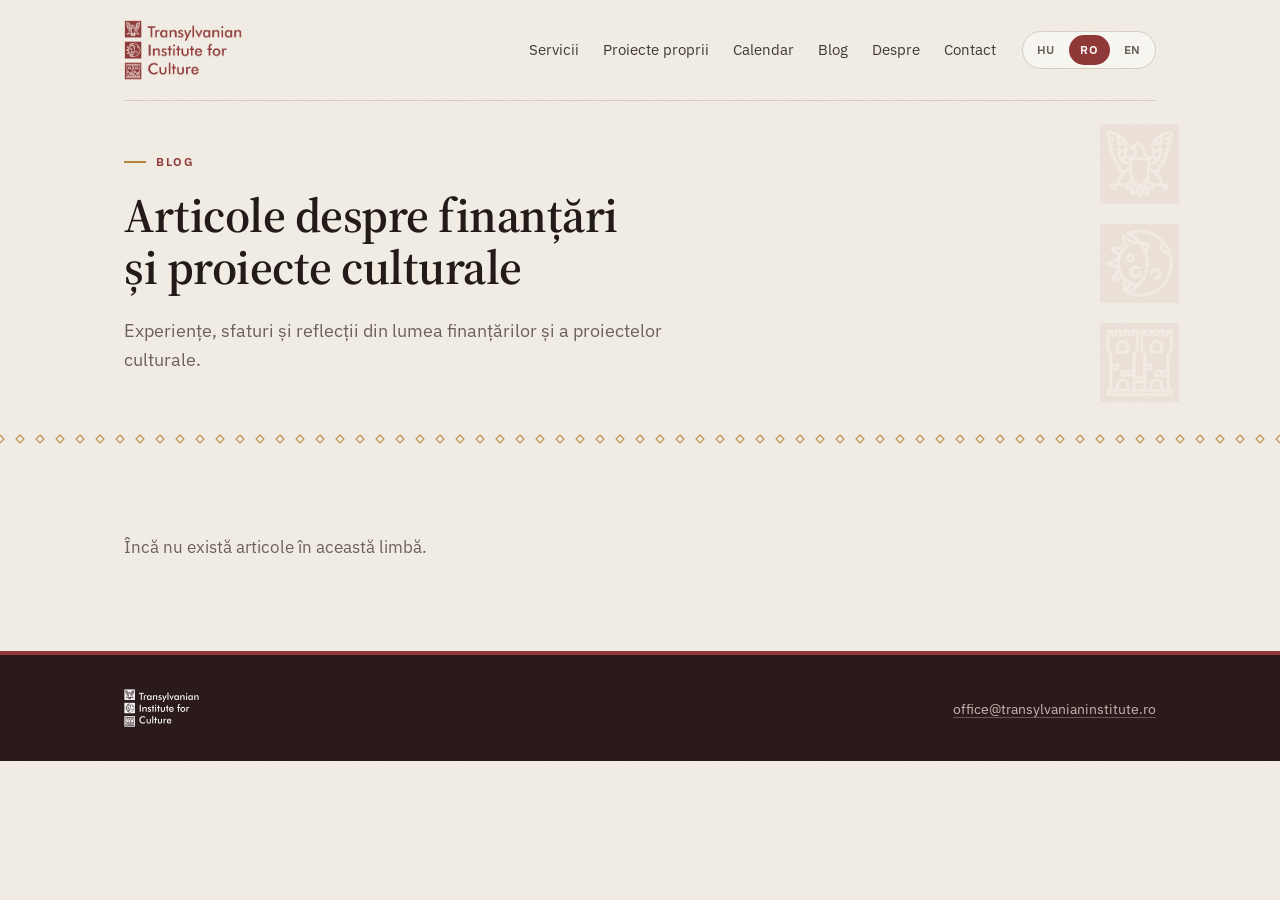
==== blog.html @ 695d1082 "Csak aktív kiírások; blog (generátor, listaoldal, cikkoldalak, Facebook-előnézet) Co-Authored-By: Cl" ====
<!doctype html>
<html lang="ro">
<head>
<meta charset="utf-8">
<meta name="viewport" content="width=device-width, initial-scale=1, viewport-fit=cover">
<meta name="theme-color" content="#F6F1E8">
<title>Blog – Transylvanian Institute for Culture</title>
<meta name="description" content="Articole despre finanțări și proiecte culturale.">
<link rel="canonical" href="https://transylvanianinstitute.ro/blog.html">
<meta property="og:title" content="Blog – Transylvanian Institute for Culture">
<meta property="og:description" content="Articole despre finanțări și proiecte culturale.">
<meta property="og:type" content="website">
<meta property="og:url" content="https://transylvanianinstitute.ro/blog.html">
<meta property="og:image" content="https://transylvanianinstitute.ro/assets/og-default.png">
<meta property="og:locale" content="ro_RO">
<meta name="tic-title-hu" content="Blog – Transylvanian Institute for Culture">
<meta name="tic-title-ro" content="Blog – Transylvanian Institute for Culture">
<meta name="tic-title-en" content="Blog – Transylvanian Institute for Culture">
<link rel="icon" href="data:image/svg+xml,%3Csvg xmlns='http://www.w3.org/2000/svg' viewBox='0 0 32 32'%3E%3Crect width='32' height='32' rx='6' fill='%231E3A78'/%3E%3Ctext x='16' y='22' font-family='Georgia,serif' font-size='16' fill='%23F2CD86' text-anchor='middle'%3ET%3C/text%3E%3C/svg%3E">
<style>html{-webkit-text-size-adjust:100%}body{margin:0}img{max-width:100%}[hidden]{display:none!important}</style>
<link rel="preconnect" href="https://fonts.googleapis.com">
<link rel="preconnect" href="https://fonts.gstatic.com" crossorigin>
<link rel="stylesheet" href="https://fonts.googleapis.com/css2?family=IBM+Plex+Sans:wght@400;500;600&family=Source+Serif+4:opsz,wght@8..60,500;8..60,600&display=swap">
<link rel="stylesheet" href="/assets/site.css">
</head>
<body>
<!-- ======================= HU ======================= -->
<div data-lang="hu" hidden>
<header class="top">
  <div class="wrap">
    <nav aria-label="Fő navigáció">
      <a class="brand" href="/index.html" aria-label="Transylvanian Institute for Culture – kezdőlap"><img class="brand-mark" src="/assets/tic-logo.png" alt="Transylvanian Institute for Culture" width="598" height="303"></a>
      <button type="button" class="nav-toggle" aria-expanded="false"><span></span><span></span><span></span><span class="sr-only">Menü</span></button>
      <div class="navright">
        <div class="links">
          <a href="/index.html#szolgaltatasok">Szolgáltatások</a>
          <a href="/index.html#sajat-projektek">Saját projektek</a>
          <a href="/calendar.html">Pályázati naptár</a>
          <a href="/blog.html" aria-current="page">Blog</a>
          <a href="/index.html#rolunk">Rólunk</a>
          <a href="/index.html#kapcsolat">Kapcsolat</a>
        </div>
        <div class="langs" role="group" aria-label="Nyelvválasztás">
          <button type="button" data-set-lang="hu" aria-pressed="true">HU</button>
          <button type="button" data-set-lang="ro" aria-pressed="false">RO</button>
          <button type="button" data-set-lang="en" aria-pressed="false">EN</button>
        </div>
      </div>
    </nav>
    <div class="hero hero-sm">
      <div class="eyebrow">Blog</div>
      <h1>Írások pályázatokról és kulturális projektekről</h1>
      <p>Tapasztalatok, tanácsok és gondolatok a kulturális pályázatok és projektek világából.</p>
    </div>
  </div>
</header>

<main>
  <section>
    <div class="wrap">
      <div class="posts">
        <p class="calls-empty">Ezen a nyelven még nincs cikk.</p>
      </div>
    </div>
  </section>
</main>
<footer>
  <div class="wrap footer-row">
    <img class="footer-mark" src="/assets/tic-logo-white.png" alt="Transylvanian Institute for Culture" width="598" height="303">
    <a href="mailto:office@transylvanianinstitute.ro">office@transylvanianinstitute.ro</a>
  </div>
</footer>
</div>
<!-- ======================= RO ======================= -->
<div data-lang="ro">
<header class="top">
  <div class="wrap">
    <nav aria-label="Navigare principală">
      <a class="brand" href="/index.html" aria-label="Transylvanian Institute for Culture – pagina principală"><img class="brand-mark" src="/assets/tic-logo.png" alt="Transylvanian Institute for Culture" width="598" height="303"></a>
      <button type="button" class="nav-toggle" aria-expanded="false"><span></span><span></span><span></span><span class="sr-only">Meniu</span></button>
      <div class="navright">
        <div class="links">
          <a href="/index.html#servicii">Servicii</a>
          <a href="/index.html#proiecte-proprii">Proiecte proprii</a>
          <a href="/calendar.html">Calendar</a>
          <a href="/blog.html" aria-current="page">Blog</a>
          <a href="/index.html#despre">Despre</a>
          <a href="/index.html#contact">Contact</a>
        </div>
        <div class="langs" role="group" aria-label="Alegerea limbii">
          <button type="button" data-set-lang="hu" aria-pressed="false">HU</button>
          <button type="button" data-set-lang="ro" aria-pressed="true">RO</button>
          <button type="button" data-set-lang="en" aria-pressed="false">EN</button>
        </div>
      </div>
    </nav>
    <div class="hero hero-sm">
      <div class="eyebrow">Blog</div>
      <h1>Articole despre finanțări și proiecte culturale</h1>
      <p>Experiențe, sfaturi și reflecții din lumea finanțărilor și a proiectelor culturale.</p>
    </div>
  </div>
</header>

<main>
  <section>
    <div class="wrap">
      <div class="posts">
        <p class="calls-empty">Încă nu există articole în această limbă.</p>
      </div>
    </div>
  </section>
</main>
<footer>
  <div class="wrap footer-row">
    <img class="footer-mark" src="/assets/tic-logo-white.png" alt="Transylvanian Institute for Culture" width="598" height="303">
    <a href="mailto:office@transylvanianinstitute.ro">office@transylvanianinstitute.ro</a>
  </div>
</footer>
</div>
<!-- ======================= EN ======================= -->
<div data-lang="en" hidden>
<header class="top">
  <div class="wrap">
    <nav aria-label="Main navigation">
      <a class="brand" href="/index.html" aria-label="Transylvanian Institute for Culture – home"><img class="brand-mark" src="/assets/tic-logo.png" alt="Transylvanian Institute for Culture" width="598" height="303"></a>
      <button type="button" class="nav-toggle" aria-expanded="false"><span></span><span></span><span></span><span class="sr-only">Menu</span></button>
      <div class="navright">
        <div class="links">
          <a href="/index.html#services">Services</a>
          <a href="/index.html#own-projects">Own projects</a>
          <a href="/calendar.html">Funding calendar</a>
          <a href="/blog.html" aria-current="page">Blog</a>
          <a href="/index.html#about">About</a>
          <a href="/index.html#contact-en">Contact</a>
        </div>
        <div class="langs" role="group" aria-label="Language">
          <button type="button" data-set-lang="hu" aria-pressed="false">HU</button>
          <button type="button" data-set-lang="ro" aria-pressed="false">RO</button>
          <button type="button" data-set-lang="en" aria-pressed="true">EN</button>
        </div>
      </div>
    </nav>
    <div class="hero hero-sm">
      <div class="eyebrow">Blog</div>
      <h1>Notes on cultural funding and projects</h1>
      <p>Experience, advice and reflections from the world of cultural grants and projects.</p>
    </div>
  </div>
</header>

<main>
  <section>
    <div class="wrap">
      <div class="posts">
        <p class="calls-empty">There are no articles in this language yet.</p>
      </div>
    </div>
  </section>
</main>
<footer>
  <div class="wrap footer-row">
    <img class="footer-mark" src="/assets/tic-logo-white.png" alt="Transylvanian Institute for Culture" width="598" height="303">
    <a href="mailto:office@transylvanianinstitute.ro">office@transylvanianinstitute.ro</a>
  </div>
</footer>
</div>
<script src="/assets/site.js" defer></script>
</body>
</html>
---- assets/site.css ----
:root{
  --paper:#F6F1E8;
  --paper-2:#EDE6D8;
  --cream:#FCFAF5;
  --ink:#241C1B;
  --muted:#6E635D;
  --line:#DDD3C3;
  --brick:#923A39;
  --brick-deep:#6F2B2B;
  --brick-soft:#F3E4E1;
  --wine:#2C1B1D;
  --wine-2:#3A262A;
  --on-wine:#F3ECE2;
  --on-wine-muted:#C9B9B0;
  --gold:#B8893C;
  --gold-soft:#F5EAD2;
  --fill-bg:#F5EAD2;
  --fill-ink:#6E4E14;
  --ok-bg:#E6EFE3;
  --ok-ink:#2F6237;
  --ok-line:#A9C7A6;
  --serif:"Source Serif 4",Georgia,"Times New Roman",serif;
  --sans:"IBM Plex Sans",system-ui,-apple-system,"Segoe UI",Roboto,sans-serif;
  --bg:var(--paper);
  --surface:var(--cream);
  --indigo:var(--brick);
  --indigo-soft:var(--brick-soft);
}
*{box-sizing:border-box}
body{background:var(--paper);color:var(--ink);font-family:var(--sans);font-size:17px;line-height:1.6;position:relative}
body::before{content:"";position:fixed;inset:0;pointer-events:none;z-index:9999;opacity:.11;
  background-image:url("data:image/svg+xml,%3Csvg%20xmlns%3D%22http%3A%2F%2Fwww.w3.org%2F2000%2Fsvg%22%20width%3D%22180%22%20height%3D%22180%22%3E%3Cfilter%20id%3D%22n%22%3E%3CfeTurbulence%20type%3D%22fractalNoise%22%20baseFrequency%3D%220.85%22%20numOctaves%3D%222%22%20stitchTiles%3D%22stitch%22%2F%3E%3CfeColorMatrix%20type%3D%22matrix%22%20values%3D%220%200%200%200%200%20%200%200%200%200%200%20%200%200%200%200%200%20%200%200%200%200.35%200%22%2F%3E%3C%2Ffilter%3E%3Crect%20width%3D%22100%25%22%20height%3D%22100%25%22%20filter%3D%22url(%23n)%22%2F%3E%3C%2Fsvg%3E");
  background-size:180px 180px}
.wrap{max-width:1080px;margin:0 auto;padding-inline:24px}
a{color:inherit}
a:focus-visible,.btn:focus-visible,.langs button:focus-visible,.nav-toggle:focus-visible{outline:3px solid var(--gold);outline-offset:3px;border-radius:4px}
h1,h2,h3{font-family:var(--serif);font-weight:600;line-height:1.15;text-wrap:balance;margin:0;letter-spacing:-.01em}
h2{font-size:clamp(1.7rem,3.4vw,2.35rem)}
h3{font-size:1.18rem}
p{margin:0}
.eyebrow{font-size:.74rem;letter-spacing:.14em;text-transform:uppercase;font-weight:600;color:var(--brick);display:flex;align-items:center;gap:10px}
.eyebrow::before{content:"";width:22px;height:2px;background:var(--gold);flex:none}
.fill{background:var(--fill-bg);color:var(--fill-ink);font-size:.85em;padding:.05em .4em;border-radius:3px;font-weight:500;white-space:nowrap}
.sr-only{position:absolute;width:1px;height:1px;padding:0;margin:-1px;overflow:hidden;clip:rect(0,0,0,0);white-space:nowrap;border:0}

/* ---------- header + hero ---------- */
.top{background:var(--paper);position:relative;overflow:hidden}
.top::after{content:"";display:block;height:10px;
  background-image:url("data:image/svg+xml,%3Csvg%20xmlns%3D%22http%3A%2F%2Fwww.w3.org%2F2000%2Fsvg%22%20width%3D%2220%22%20height%3D%2210%22%20viewBox%3D%220%200%2020%2010%22%3E%3Cpath%20d%3D%22M10%201l4%204-4%204-4-4z%22%20fill%3D%22none%22%20stroke%3D%22%23B8893C%22%20stroke-width%3D%221.1%22%2F%3E%3C%2Fsvg%3E");
  background-repeat:repeat-x;background-position:center;background-size:20px 10px;opacity:.9}
nav{position:relative;display:flex;flex-wrap:wrap;align-items:center;justify-content:space-between;gap:10px 20px;padding-block:20px;border-bottom:1px solid var(--line)}
.brand{display:flex;align-items:center;text-decoration:none}
.brand-mark{height:60px;width:auto;display:block}
.footer-mark{height:38px;width:auto;display:block}
.nav-toggle{display:none;background:none;border:1px solid var(--line);border-radius:7px;padding:9px 11px;cursor:pointer;line-height:0}
.nav-toggle span{display:block;width:19px;height:2px;background:var(--ink);border-radius:1px}
.nav-toggle span+span{margin-top:4px}
.navright{display:flex;flex-wrap:wrap;align-items:center;gap:14px 26px}
.links{display:flex;flex-wrap:wrap;gap:6px 24px;font-size:.96rem}
.links a{text-decoration:none;color:var(--ink);opacity:.85;padding-block:4px;border-bottom:2px solid transparent}
.links a:hover{opacity:1;border-bottom-color:var(--gold)}
.langs{display:flex;gap:3px;background:var(--cream);border:1px solid var(--line);border-radius:999px;padding:3px}
.langs button{font:inherit;font-size:.78rem;font-weight:600;letter-spacing:.06em;color:var(--muted);background:none;border:0;border-radius:999px;padding:5px 11px;cursor:pointer}
.langs button:hover{color:var(--ink)}
.langs button[aria-pressed="true"]{background:var(--brick);color:#fff}

.hero{position:relative;padding-block:72px 84px;max-width:720px}
.hero h1{font-size:clamp(2.2rem,5.4vw,3.6rem);margin-block:18px 22px;color:var(--ink);line-height:1.08}
.hero p{font-size:1.14rem;color:var(--muted);max-width:56ch}
.cta{display:flex;flex-wrap:wrap;gap:12px;margin-top:34px}
.top .wrap{position:relative}
.top .wrap::after{content:"";position:absolute;right:0;top:120px;bottom:28px;width:230px;pointer-events:none;
  background-image:url("[data-uri]");
  background-repeat:no-repeat;background-size:contain;background-position:right center;opacity:.06}

.btn{display:inline-block;padding:13px 22px;border-radius:6px;font-weight:600;text-decoration:none;font-size:.98rem;border:1px solid transparent;cursor:pointer;transition:background .15s,color .15s,border-color .15s,transform .15s}
.btn-main{background:var(--brick);color:#fff}
.btn-main:hover{background:var(--brick-deep)}
.btn-ghost{border:1px solid var(--ink);color:var(--ink);background:transparent}
.btn-ghost:hover{border-color:var(--brick);color:var(--brick)}

/* ---------- sections ---------- */
section{padding-block:76px}
section + section{border-top:1px solid var(--line)}
.band-alt{background:var(--paper-2)}
.head{display:grid;gap:12px;margin-bottom:38px;max-width:62ch}
.head p{color:var(--muted);font-size:1.04rem}

.services{display:grid;grid-template-columns:repeat(2,minmax(0,1fr));gap:20px}
.svc{background:var(--cream);border:1px solid var(--line);border-top:3px solid var(--brick);border-radius:8px;padding:28px;display:grid;gap:12px;align-content:start;
  box-shadow:0 1px 0 rgba(36,28,27,.03);transition:transform .18s,box-shadow .18s}
.svc:hover{transform:translateY(-2px);box-shadow:0 10px 26px -14px rgba(36,28,27,.35)}
.svc h3{color:var(--brick-deep)}
.svc p{color:var(--muted)}
.svc ul{margin:4px 0 0;padding-left:1.1em;color:var(--ink);font-size:.95rem}
.svc li+li{margin-top:4px}
.svc li::marker{color:var(--gold)}

/* dark process band */
.band-dark{background:var(--wine);color:var(--on-wine);border-top:0;
  background-image:radial-gradient(ellipse at top left,rgba(184,137,60,.14),transparent 55%)}
.band-dark + section{border-top:0}
.band-dark .eyebrow{color:var(--gold)}
.band-dark h2{color:var(--on-wine)}
.steps{list-style:none;margin:0;padding:0;display:grid;grid-template-columns:repeat(5,minmax(0,1fr));gap:22px;counter-reset:s}
.steps li{counter-increment:s;display:grid;gap:8px;align-content:start;border-top:1px solid rgba(243,236,226,.25);padding-top:18px}
.steps li::before{content:counter(s,decimal-leading-zero);font-family:var(--serif);font-weight:600;font-size:1.6rem;color:var(--gold);line-height:1}
.steps h3{font-size:1.06rem;color:var(--on-wine)}
.steps p{color:var(--on-wine-muted);font-size:.93rem}

.calls{display:grid;gap:14px}
.call{background:var(--cream);border:1px solid var(--line);border-radius:8px;padding:20px 22px;
  display:grid;grid-template-columns:minmax(0,1fr) auto;gap:6px 18px;align-items:start}
.call h3{font-size:1.06rem;grid-column:1;color:var(--brick-deep)}
.call .meta{grid-column:1;color:var(--muted);font-size:.92rem}
.call .when{grid-column:1;font-size:.92rem;font-variant-numeric:tabular-nums}
.call .src{grid-column:1;font-size:.85rem;margin-top:2px}
.call .src a{color:var(--brick);text-decoration:underline;text-underline-offset:3px}
.pill{grid-column:2;grid-row:1;justify-self:end;font-size:.7rem;font-weight:600;letter-spacing:.08em;
  text-transform:uppercase;padding:4px 10px;border-radius:999px;border:1px solid;white-space:nowrap}
.pill-open{color:var(--ok-ink);border-color:var(--ok-line);background:var(--ok-bg)}
.pill-soon{color:var(--fill-ink);border-color:#D9C08C;background:var(--fill-bg)}
.pill-closed{color:var(--muted);border-color:var(--line);background:transparent}
.group{margin-top:30px;background:var(--brick);color:var(--on-wine);border:0;border-radius:10px;padding:30px;
  display:grid;gap:10px;justify-items:start;position:relative;overflow:hidden}
.group::after{content:"";position:absolute;right:-40px;top:-40px;width:220px;height:220px;border-radius:50%;background:rgba(255,255,255,.06);pointer-events:none}
.group .eyebrow{color:var(--gold-soft)}
.group .eyebrow::before{background:var(--gold-soft)}
.group h3{font-size:1.3rem;color:#fff}
.group p{color:rgba(255,255,255,.82);max-width:58ch}
.group .btn-main{background:var(--cream);color:var(--brick-deep)}
.group .btn-main:hover{background:#fff}

.split{display:grid;grid-template-columns:minmax(0,1fr) minmax(0,1fr);gap:48px}
.who{margin:0;padding:0;list-style:none;display:grid;gap:0}
.who li{padding-block:13px 13px;border-bottom:1px solid var(--line);padding-left:22px;position:relative}
.who li::before{content:"";position:absolute;left:0;top:calc(50% - 4px);width:8px;height:8px;background:var(--gold);transform:rotate(45deg)}
.who li:first-child{border-top:1px solid var(--line)}
.note{background:var(--cream);border:1px solid var(--line);border-left:4px solid var(--gold);border-radius:8px;padding:26px;display:grid;gap:10px;align-content:start}
.note ul{margin:0;padding-left:1.1em;color:var(--ink)}
.note li+li{margin-top:6px}
.note li::marker{color:var(--gold)}

.about{display:grid;grid-template-columns:minmax(0,2fr) minmax(0,1fr);gap:48px;align-items:start}
.about .text{display:grid;gap:16px;max-width:64ch}
.about .text p{color:var(--ink)}
.about .text p:first-of-type{font-size:1.08rem}
.facts{display:grid;gap:16px;font-size:.95rem;margin:0;background:var(--cream);border:1px solid var(--line);border-radius:8px;padding:22px}
.facts div{display:grid;gap:3px}
.facts dt{font-size:.72rem;letter-spacing:.12em;text-transform:uppercase;color:var(--brick);font-weight:600}
.facts dd{margin:0}

.contact{display:grid;grid-template-columns:minmax(0,1.2fr) minmax(0,1fr);gap:40px}
.contact-info{margin:0;display:grid;gap:16px;align-content:start;align-self:start;background:var(--wine);color:var(--on-wine);border-radius:10px;padding:28px}
.contact-info dt{font-size:.72rem;letter-spacing:.12em;text-transform:uppercase;color:var(--gold);font-weight:600}
.contact-info dd{margin:0}
.contact-info a{text-decoration:underline;text-underline-offset:3px;text-decoration-color:rgba(243,236,226,.4)}
.contact-info a:hover{text-decoration-color:var(--gold)}

.qform{display:grid;gap:14px;max-width:460px;margin-top:24px}
.qform label{display:grid;gap:6px;font-size:.86rem;font-weight:600}
.qform label small{font-weight:400;color:var(--muted)}
.qform input,.qform textarea{font:inherit;font-size:1rem;padding:12px 13px;border:1px solid var(--line);border-radius:6px;background:var(--cream);color:var(--ink);resize:vertical;width:100%}
.qform input:focus,.qform textarea:focus{outline:2px solid var(--brick);outline-offset:1px;border-color:var(--brick)}
.qform button{justify-self:start}
.qform-note{font-size:.78rem;color:var(--muted);margin:0}
.qform-pair{display:grid;grid-template-columns:1fr 1fr;gap:14px}
.qform-hint{font-size:.8rem;color:var(--muted);margin:-6px 0 0}
.qform-hint.warn{color:var(--brick);font-weight:600}
.qform .hp{position:absolute!important;left:-9999px;width:1px;height:1px;overflow:hidden}
.qform-status{margin:0;padding:12px 14px;border-radius:6px;font-size:.92rem}
.qform-status.ok{background:var(--ok-bg);color:var(--ok-ink);border:1px solid var(--ok-line)}
.qform-status.err{background:var(--brick-soft);color:var(--brick-deep);border:1px solid #E3C2BE}
.qform button[disabled]{opacity:.6;cursor:wait}
@media (max-width:600px){.qform-pair{grid-template-columns:1fr}}


footer{padding-block:34px;background:var(--wine);color:var(--on-wine-muted);border-top:4px solid var(--brick)}
.footer-row{display:flex;flex-wrap:wrap;align-items:center;justify-content:space-between;gap:12px 24px}
.footer-row a{color:var(--on-wine-muted);font-size:.9rem;text-decoration:underline;text-underline-offset:3px;text-decoration-color:rgba(201,185,176,.4)}
.footer-row a:hover{color:var(--on-wine)}

@media (max-width:860px){
  .steps{grid-template-columns:repeat(2,minmax(0,1fr))}
  .split,.about,.contact{grid-template-columns:1fr}
  .top .wrap::after{width:150px;opacity:.045}
}
@media (max-width:680px){
  .nav-toggle{display:inline-flex;flex-direction:column;align-items:center;justify-content:center}
  .navright{display:none;width:100%;flex-basis:100%;flex-direction:column;align-items:flex-start;gap:16px;padding-top:14px}
  .navright.open{display:flex}
  .links{flex-direction:column;gap:14px;font-size:1.02rem}
}
@media (max-width:600px){
  .services,.steps{grid-template-columns:1fr}
  section{padding-block:52px}
  .hero{padding-block:40px 52px}
  .brand-mark{height:48px}
  .top .wrap::after{display:none}
}
html{scroll-behavior:smooth}
@media (prefers-reduced-motion:reduce){html{scroll-behavior:auto}.svc,.btn{transition:none}}
/* ---------- v2: saját projektek, kiírások, naptár ---------- */
.services-3{grid-template-columns:repeat(3,minmax(0,1fr))}
.proj-cta{margin-top:30px}
.calls-more{margin-top:24px}
.call .who-txt{grid-column:1;font-size:.95rem;color:var(--ink)}
.call .when strong{font-weight:600}
.call .rel{color:var(--muted);white-space:nowrap}
.call .tags{grid-column:1;display:flex;flex-wrap:wrap;gap:6px;margin-top:4px}
.tag{font-size:.72rem;line-height:1.5;padding:1px 9px;border-radius:999px;background:var(--paper-2);color:var(--muted);border:1px solid var(--line)}
.calls-empty{color:var(--muted);padding-block:14px}
.hero-sm{padding-block:52px 60px}
.hero-sm h1{font-size:clamp(2rem,4.6vw,3rem)}
.cal-controls{display:grid;gap:14px;margin-bottom:34px}
.cal-search input{width:100%;font:inherit;font-size:1rem;padding:13px 15px;border:1px solid var(--line);border-radius:8px;background:var(--cream);color:var(--ink)}
.cal-search input:focus{outline:2px solid var(--brick);outline-offset:1px;border-color:var(--brick)}
.cal-status,.cal-tags{display:flex;flex-wrap:wrap;gap:7px}
.cal-status button,.chip{font:inherit;font-size:.86rem;line-height:1.3;padding:7px 13px;border-radius:999px;border:1px solid var(--line);background:var(--cream);color:var(--ink);cursor:pointer;transition:background .15s,color .15s,border-color .15s}
.cal-status button:hover,.chip:hover{border-color:var(--brick)}
.cal-status button[aria-pressed="true"],.chip[aria-pressed="true"]{background:var(--brick);border-color:var(--brick);color:#fff}
.cal-status button:focus-visible,.chip:focus-visible,.cal-clear:focus-visible{outline:3px solid var(--gold);outline-offset:2px}
.cal-status{padding-bottom:4px}
.cal-meta{font-size:.86rem;color:var(--muted);margin:0}
.cal-clear{font:inherit;font-size:.86rem;background:none;border:0;color:var(--brick);text-decoration:underline;text-underline-offset:3px;cursor:pointer;padding:0;margin-left:8px}
.cal-group{font-size:1.35rem;margin:34px 0 14px}
.cal-list>.cal-group:first-child{margin-top:0}
.cal-note{margin-top:34px;font-size:.88rem;color:var(--muted);max-width:70ch}
@media (max-width:860px){.services-3{grid-template-columns:1fr}}
@media (max-width:600px){.call{grid-template-columns:1fr}.pill{grid-column:1;grid-row:auto;justify-self:start;order:-1}}
@media (prefers-reduced-motion:reduce){.cal-status button,.chip{transition:none}}
/* ---------- v3: blog ---------- */
.posts{display:grid;gap:16px}
.post-card{background:var(--cream);border:1px solid var(--line);border-top:3px solid var(--brick);border-radius:8px;padding:24px 26px;display:grid;gap:8px}
.post-card h2{font-size:1.35rem}
.post-card h2 a{text-decoration:none;color:var(--brick-deep)}
.post-card h2 a:hover{text-decoration:underline;text-underline-offset:4px}
.post-card p{color:var(--muted)}
.post-date{font-size:.82rem;letter-spacing:.04em;color:var(--muted);display:flex;flex-wrap:wrap;gap:8px;align-items:center}
.post-more a{color:var(--brick);font-weight:600;font-size:.94rem;text-decoration:none}
.post-more a:hover{text-decoration:underline;text-underline-offset:3px}
.post-hero .eyebrow a{color:inherit;text-decoration:none}
.post-hero .eyebrow a:hover{text-decoration:underline}
.prose{max-width:68ch;font-size:1.06rem;line-height:1.72}
.prose>*+*{margin-top:1.1em}
.prose h2{font-size:1.6rem;margin-top:1.8em}
.prose h3{font-size:1.25rem;margin-top:1.5em}
.prose a{color:var(--brick);text-underline-offset:3px}
.prose ul,.prose ol{padding-left:1.3em;margin-bottom:0}
.prose li+li{margin-top:.4em}
.prose li::marker{color:var(--gold)}
.prose blockquote{margin-inline:0;padding:4px 0 4px 20px;border-left:3px solid var(--gold);color:var(--muted);font-style:italic}
.prose img{border-radius:8px;display:block;height:auto}
.prose hr{border:0;border-top:1px solid var(--line);margin-block:2em}
.prose table{border-collapse:collapse;width:100%;font-size:.95rem}
.prose th,.prose td{border:1px solid var(--line);padding:8px 10px;text-align:left}
.post-actions{display:flex;flex-wrap:wrap;gap:12px;margin-top:40px;max-width:68ch}
.post-cta{margin-top:34px;max-width:68ch}
.langs a,.langs .lang-current{font-size:.78rem;font-weight:600;letter-spacing:.06em;color:var(--muted);border-radius:999px;padding:5px 11px;text-decoration:none}
.langs a:hover{color:var(--ink)}
.langs .lang-current{background:var(--brick);color:#fff}
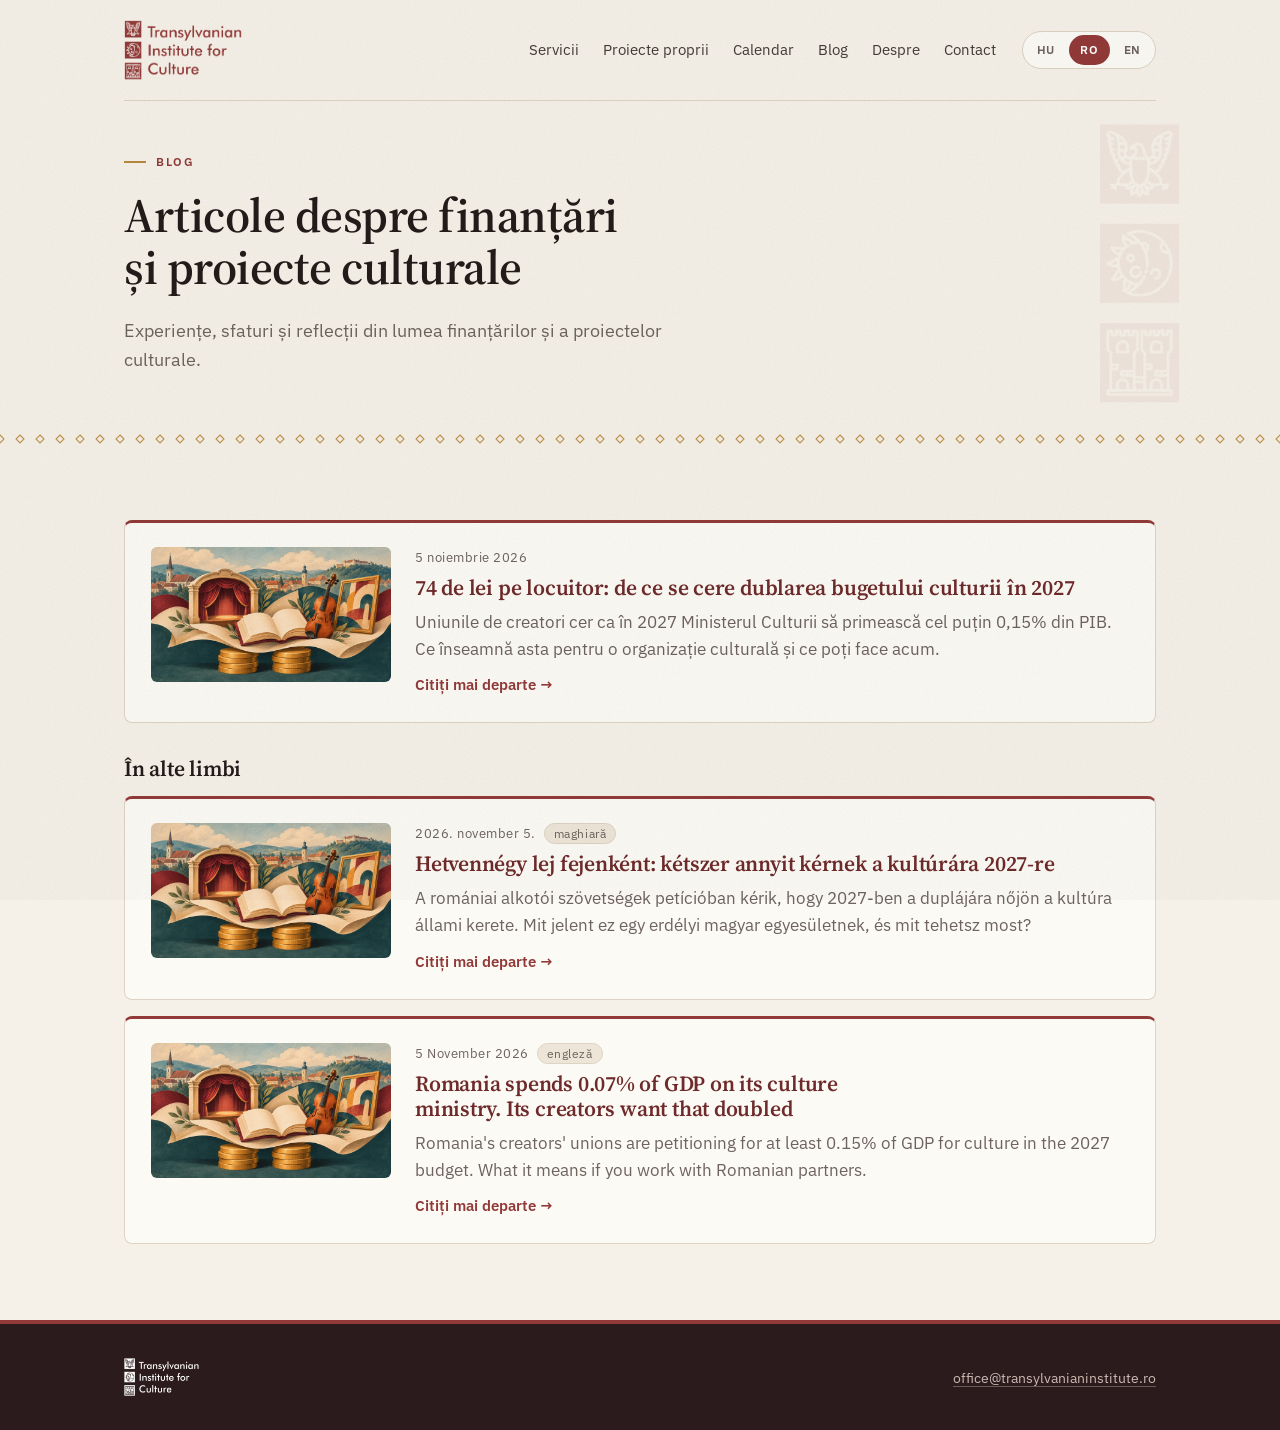
==== commit b788186b: "Blog: első cikk kitéve (HU/RO/EN) képpel; cikkkép és bélyegkép a generátorban Co-Authored-By: Claude" ====
--- a/blog.html
+++ b/blog.html
@@ -59,7 +59,30 @@
   <section>
     <div class="wrap">
       <div class="posts">
-        <p class="calls-empty">Ezen a nyelven még nincs cikk.</p>
+        <article class="post-card has-thumb" lang="hu">
+          <a class="post-thumb" href="/blog/kultura-koltsegvetes-2027-peticio.html" tabindex="-1" aria-hidden="true"><img src="/assets/blog/kultura-koltsegvetes-2027.jpg" alt="" loading="lazy"></a>
+          <p class="post-date"><time datetime="2026-11-05">2026. november 5.</time></p>
+          <h2><a href="/blog/kultura-koltsegvetes-2027-peticio.html">Hetvennégy lej fejenként: kétszer annyit kérnek a kultúrára 2027-re</a></h2>
+          <p>A romániai alkotói szövetségek petícióban kérik, hogy 2027-ben a duplájára nőjön a kultúra állami kerete. Mit jelent ez egy erdélyi magyar egyesületnek, és mit tehetsz most?</p>
+          <p class="post-more"><a href="/blog/kultura-koltsegvetes-2027-peticio.html">Tovább olvasom →</a></p>
+        </article>
+      </div>
+      <h2 class="cal-group">Más nyelven</h2>
+      <div class="posts">
+        <article class="post-card has-thumb" lang="ro">
+          <a class="post-thumb" href="/blog/bugetul-culturii-2027-petitie.html" tabindex="-1" aria-hidden="true"><img src="/assets/blog/kultura-koltsegvetes-2027.jpg" alt="" loading="lazy"></a>
+          <p class="post-date"><time datetime="2026-11-05">5 noiembrie 2026</time> <span class="tag">román</span></p>
+          <h2><a href="/blog/bugetul-culturii-2027-petitie.html">74 de lei pe locuitor: de ce se cere dublarea bugetului culturii în 2027</a></h2>
+          <p>Uniunile de creatori cer ca în 2027 Ministerul Culturii să primească cel puțin 0,15% din PIB. Ce înseamnă asta pentru o organizație culturală și ce poți face acum.</p>
+          <p class="post-more"><a href="/blog/bugetul-culturii-2027-petitie.html">Tovább olvasom →</a></p>
+        </article>
+        <article class="post-card has-thumb" lang="en">
+          <a class="post-thumb" href="/blog/romania-culture-budget-2027.html" tabindex="-1" aria-hidden="true"><img src="/assets/blog/kultura-koltsegvetes-2027.jpg" alt="" loading="lazy"></a>
+          <p class="post-date"><time datetime="2026-11-05">5 November 2026</time> <span class="tag">angol</span></p>
+          <h2><a href="/blog/romania-culture-budget-2027.html">Romania spends 0.07% of GDP on its culture ministry. Its creators want that doubled</a></h2>
+          <p>Romania&#x27;s creators&#x27; unions are petitioning for at least 0.15% of GDP for culture in the 2027 budget. What it means if you work with Romanian partners.</p>
+          <p class="post-more"><a href="/blog/romania-culture-budget-2027.html">Tovább olvasom →</a></p>
+        </article>
       </div>
     </div>
   </section>
@@ -106,7 +129,30 @@
   <section>
     <div class="wrap">
       <div class="posts">
-        <p class="calls-empty">Încă nu există articole în această limbă.</p>
+        <article class="post-card has-thumb" lang="ro">
+          <a class="post-thumb" href="/blog/bugetul-culturii-2027-petitie.html" tabindex="-1" aria-hidden="true"><img src="/assets/blog/kultura-koltsegvetes-2027.jpg" alt="" loading="lazy"></a>
+          <p class="post-date"><time datetime="2026-11-05">5 noiembrie 2026</time></p>
+          <h2><a href="/blog/bugetul-culturii-2027-petitie.html">74 de lei pe locuitor: de ce se cere dublarea bugetului culturii în 2027</a></h2>
+          <p>Uniunile de creatori cer ca în 2027 Ministerul Culturii să primească cel puțin 0,15% din PIB. Ce înseamnă asta pentru o organizație culturală și ce poți face acum.</p>
+          <p class="post-more"><a href="/blog/bugetul-culturii-2027-petitie.html">Citiți mai departe →</a></p>
+        </article>
+      </div>
+      <h2 class="cal-group">În alte limbi</h2>
+      <div class="posts">
+        <article class="post-card has-thumb" lang="hu">
+          <a class="post-thumb" href="/blog/kultura-koltsegvetes-2027-peticio.html" tabindex="-1" aria-hidden="true"><img src="/assets/blog/kultura-koltsegvetes-2027.jpg" alt="" loading="lazy"></a>
+          <p class="post-date"><time datetime="2026-11-05">2026. november 5.</time> <span class="tag">maghiară</span></p>
+          <h2><a href="/blog/kultura-koltsegvetes-2027-peticio.html">Hetvennégy lej fejenként: kétszer annyit kérnek a kultúrára 2027-re</a></h2>
+          <p>A romániai alkotói szövetségek petícióban kérik, hogy 2027-ben a duplájára nőjön a kultúra állami kerete. Mit jelent ez egy erdélyi magyar egyesületnek, és mit tehetsz most?</p>
+          <p class="post-more"><a href="/blog/kultura-koltsegvetes-2027-peticio.html">Citiți mai departe →</a></p>
+        </article>
+        <article class="post-card has-thumb" lang="en">
+          <a class="post-thumb" href="/blog/romania-culture-budget-2027.html" tabindex="-1" aria-hidden="true"><img src="/assets/blog/kultura-koltsegvetes-2027.jpg" alt="" loading="lazy"></a>
+          <p class="post-date"><time datetime="2026-11-05">5 November 2026</time> <span class="tag">engleză</span></p>
+          <h2><a href="/blog/romania-culture-budget-2027.html">Romania spends 0.07% of GDP on its culture ministry. Its creators want that doubled</a></h2>
+          <p>Romania&#x27;s creators&#x27; unions are petitioning for at least 0.15% of GDP for culture in the 2027 budget. What it means if you work with Romanian partners.</p>
+          <p class="post-more"><a href="/blog/romania-culture-budget-2027.html">Citiți mai departe →</a></p>
+        </article>
       </div>
     </div>
   </section>
@@ -153,7 +199,30 @@
   <section>
     <div class="wrap">
       <div class="posts">
-        <p class="calls-empty">There are no articles in this language yet.</p>
+        <article class="post-card has-thumb" lang="en">
+          <a class="post-thumb" href="/blog/romania-culture-budget-2027.html" tabindex="-1" aria-hidden="true"><img src="/assets/blog/kultura-koltsegvetes-2027.jpg" alt="" loading="lazy"></a>
+          <p class="post-date"><time datetime="2026-11-05">5 November 2026</time></p>
+          <h2><a href="/blog/romania-culture-budget-2027.html">Romania spends 0.07% of GDP on its culture ministry. Its creators want that doubled</a></h2>
+          <p>Romania&#x27;s creators&#x27; unions are petitioning for at least 0.15% of GDP for culture in the 2027 budget. What it means if you work with Romanian partners.</p>
+          <p class="post-more"><a href="/blog/romania-culture-budget-2027.html">Read more →</a></p>
+        </article>
+      </div>
+      <h2 class="cal-group">In other languages</h2>
+      <div class="posts">
+        <article class="post-card has-thumb" lang="ro">
+          <a class="post-thumb" href="/blog/bugetul-culturii-2027-petitie.html" tabindex="-1" aria-hidden="true"><img src="/assets/blog/kultura-koltsegvetes-2027.jpg" alt="" loading="lazy"></a>
+          <p class="post-date"><time datetime="2026-11-05">5 noiembrie 2026</time> <span class="tag">Romanian</span></p>
+          <h2><a href="/blog/bugetul-culturii-2027-petitie.html">74 de lei pe locuitor: de ce se cere dublarea bugetului culturii în 2027</a></h2>
+          <p>Uniunile de creatori cer ca în 2027 Ministerul Culturii să primească cel puțin 0,15% din PIB. Ce înseamnă asta pentru o organizație culturală și ce poți face acum.</p>
+          <p class="post-more"><a href="/blog/bugetul-culturii-2027-petitie.html">Read more →</a></p>
+        </article>
+        <article class="post-card has-thumb" lang="hu">
+          <a class="post-thumb" href="/blog/kultura-koltsegvetes-2027-peticio.html" tabindex="-1" aria-hidden="true"><img src="/assets/blog/kultura-koltsegvetes-2027.jpg" alt="" loading="lazy"></a>
+          <p class="post-date"><time datetime="2026-11-05">2026. november 5.</time> <span class="tag">Hungarian</span></p>
+          <h2><a href="/blog/kultura-koltsegvetes-2027-peticio.html">Hetvennégy lej fejenként: kétszer annyit kérnek a kultúrára 2027-re</a></h2>
+          <p>A romániai alkotói szövetségek petícióban kérik, hogy 2027-ben a duplájára nőjön a kultúra állami kerete. Mit jelent ez egy erdélyi magyar egyesületnek, és mit tehetsz most?</p>
+          <p class="post-more"><a href="/blog/kultura-koltsegvetes-2027-peticio.html">Read more →</a></p>
+        </article>
       </div>
     </div>
   </section>
--- a/assets/site.css
+++ b/assets/site.css
@@ -259,3 +259,10 @@
 .langs a,.langs .lang-current{font-size:.78rem;font-weight:600;letter-spacing:.06em;color:var(--muted);border-radius:999px;padding:5px 11px;text-decoration:none}
 .langs a:hover{color:var(--ink)}
 .langs .lang-current{background:var(--brick);color:#fff}
+.post-card.has-thumb{grid-template-columns:minmax(0,240px) minmax(0,1fr);column-gap:24px;align-items:start}
+.post-card.has-thumb>*:not(.post-thumb){grid-column:2}
+.post-thumb{grid-column:1;grid-row:1 / span 4;display:block;border-radius:6px;overflow:hidden;aspect-ratio:16/9}
+.post-thumb img{width:100%;height:100%;object-fit:cover;display:block}
+.post-figure{margin:0 0 34px;max-width:880px}
+.post-figure img{width:100%;height:auto;border-radius:8px;display:block}
+@media (max-width:640px){.post-card.has-thumb{grid-template-columns:1fr}.post-card.has-thumb>*:not(.post-thumb){grid-column:1}.post-thumb{grid-row:auto}}
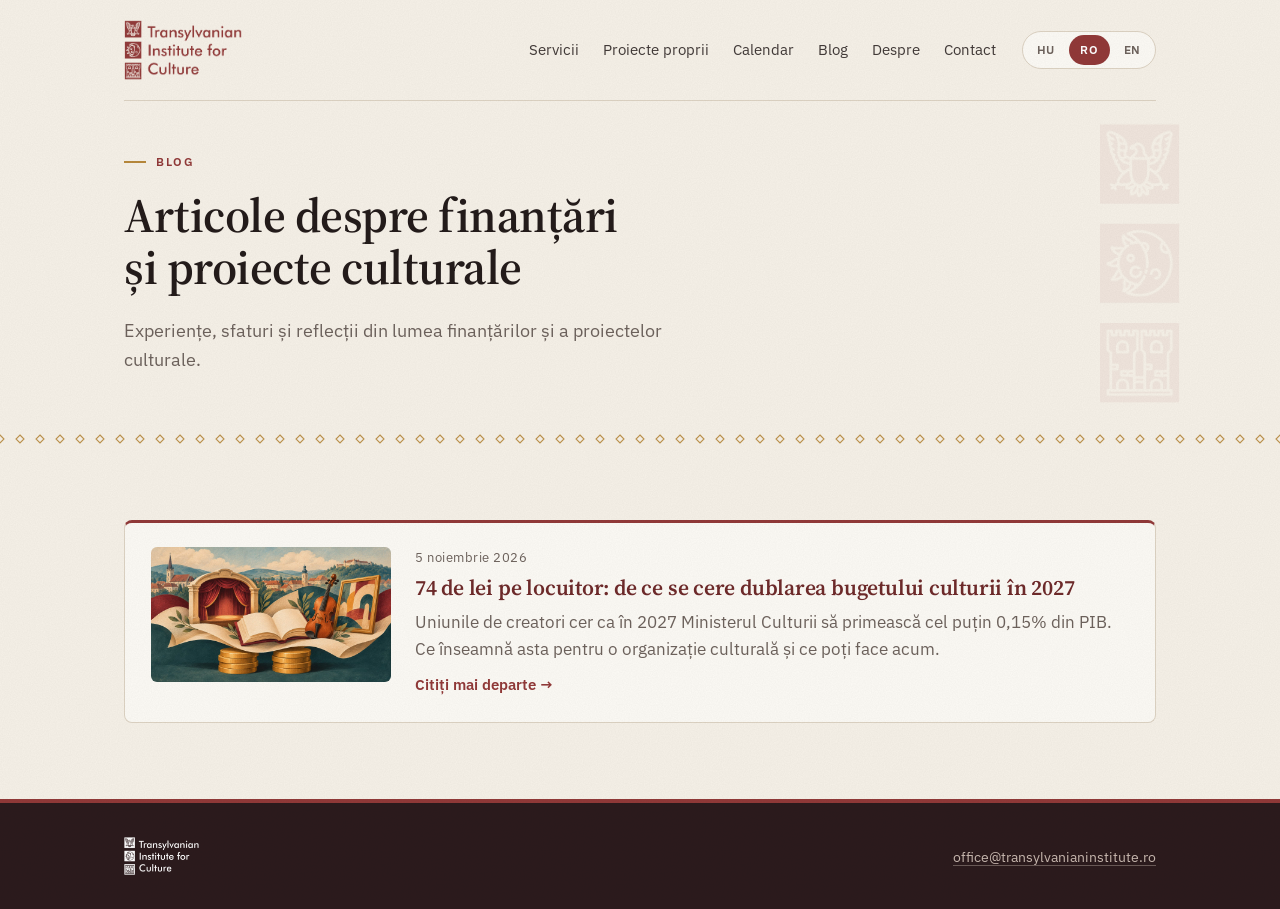
==== commit 28360e9d: "Blog: a listában csak a saját nyelvű cikkek Co-Authored-By: Claude Opus 5.5 <noreply@anthropic.com> " ====
--- a/blog.html
+++ b/blog.html
@@ -67,23 +67,6 @@
           <p class="post-more"><a href="/blog/kultura-koltsegvetes-2027-peticio.html">Tovább olvasom →</a></p>
         </article>
       </div>
-      <h2 class="cal-group">Más nyelven</h2>
-      <div class="posts">
-        <article class="post-card has-thumb" lang="ro">
-          <a class="post-thumb" href="/blog/bugetul-culturii-2027-petitie.html" tabindex="-1" aria-hidden="true"><img src="/assets/blog/kultura-koltsegvetes-2027.jpg" alt="" loading="lazy"></a>
-          <p class="post-date"><time datetime="2026-11-05">5 noiembrie 2026</time> <span class="tag">román</span></p>
-          <h2><a href="/blog/bugetul-culturii-2027-petitie.html">74 de lei pe locuitor: de ce se cere dublarea bugetului culturii în 2027</a></h2>
-          <p>Uniunile de creatori cer ca în 2027 Ministerul Culturii să primească cel puțin 0,15% din PIB. Ce înseamnă asta pentru o organizație culturală și ce poți face acum.</p>
-          <p class="post-more"><a href="/blog/bugetul-culturii-2027-petitie.html">Tovább olvasom →</a></p>
-        </article>
-        <article class="post-card has-thumb" lang="en">
-          <a class="post-thumb" href="/blog/romania-culture-budget-2027.html" tabindex="-1" aria-hidden="true"><img src="/assets/blog/kultura-koltsegvetes-2027.jpg" alt="" loading="lazy"></a>
-          <p class="post-date"><time datetime="2026-11-05">5 November 2026</time> <span class="tag">angol</span></p>
-          <h2><a href="/blog/romania-culture-budget-2027.html">Romania spends 0.07% of GDP on its culture ministry. Its creators want that doubled</a></h2>
-          <p>Romania&#x27;s creators&#x27; unions are petitioning for at least 0.15% of GDP for culture in the 2027 budget. What it means if you work with Romanian partners.</p>
-          <p class="post-more"><a href="/blog/romania-culture-budget-2027.html">Tovább olvasom →</a></p>
-        </article>
-      </div>
     </div>
   </section>
 </main>
@@ -135,23 +118,6 @@
           <h2><a href="/blog/bugetul-culturii-2027-petitie.html">74 de lei pe locuitor: de ce se cere dublarea bugetului culturii în 2027</a></h2>
           <p>Uniunile de creatori cer ca în 2027 Ministerul Culturii să primească cel puțin 0,15% din PIB. Ce înseamnă asta pentru o organizație culturală și ce poți face acum.</p>
           <p class="post-more"><a href="/blog/bugetul-culturii-2027-petitie.html">Citiți mai departe →</a></p>
-        </article>
-      </div>
-      <h2 class="cal-group">În alte limbi</h2>
-      <div class="posts">
-        <article class="post-card has-thumb" lang="hu">
-          <a class="post-thumb" href="/blog/kultura-koltsegvetes-2027-peticio.html" tabindex="-1" aria-hidden="true"><img src="/assets/blog/kultura-koltsegvetes-2027.jpg" alt="" loading="lazy"></a>
-          <p class="post-date"><time datetime="2026-11-05">2026. november 5.</time> <span class="tag">maghiară</span></p>
-          <h2><a href="/blog/kultura-koltsegvetes-2027-peticio.html">Hetvennégy lej fejenként: kétszer annyit kérnek a kultúrára 2027-re</a></h2>
-          <p>A romániai alkotói szövetségek petícióban kérik, hogy 2027-ben a duplájára nőjön a kultúra állami kerete. Mit jelent ez egy erdélyi magyar egyesületnek, és mit tehetsz most?</p>
-          <p class="post-more"><a href="/blog/kultura-koltsegvetes-2027-peticio.html">Citiți mai departe →</a></p>
-        </article>
-        <article class="post-card has-thumb" lang="en">
-          <a class="post-thumb" href="/blog/romania-culture-budget-2027.html" tabindex="-1" aria-hidden="true"><img src="/assets/blog/kultura-koltsegvetes-2027.jpg" alt="" loading="lazy"></a>
-          <p class="post-date"><time datetime="2026-11-05">5 November 2026</time> <span class="tag">engleză</span></p>
-          <h2><a href="/blog/romania-culture-budget-2027.html">Romania spends 0.07% of GDP on its culture ministry. Its creators want that doubled</a></h2>
-          <p>Romania&#x27;s creators&#x27; unions are petitioning for at least 0.15% of GDP for culture in the 2027 budget. What it means if you work with Romanian partners.</p>
-          <p class="post-more"><a href="/blog/romania-culture-budget-2027.html">Citiți mai departe →</a></p>
         </article>
       </div>
     </div>
@@ -207,23 +173,6 @@
           <p class="post-more"><a href="/blog/romania-culture-budget-2027.html">Read more →</a></p>
         </article>
       </div>
-      <h2 class="cal-group">In other languages</h2>
-      <div class="posts">
-        <article class="post-card has-thumb" lang="ro">
-          <a class="post-thumb" href="/blog/bugetul-culturii-2027-petitie.html" tabindex="-1" aria-hidden="true"><img src="/assets/blog/kultura-koltsegvetes-2027.jpg" alt="" loading="lazy"></a>
-          <p class="post-date"><time datetime="2026-11-05">5 noiembrie 2026</time> <span class="tag">Romanian</span></p>
-          <h2><a href="/blog/bugetul-culturii-2027-petitie.html">74 de lei pe locuitor: de ce se cere dublarea bugetului culturii în 2027</a></h2>
-          <p>Uniunile de creatori cer ca în 2027 Ministerul Culturii să primească cel puțin 0,15% din PIB. Ce înseamnă asta pentru o organizație culturală și ce poți face acum.</p>
-          <p class="post-more"><a href="/blog/bugetul-culturii-2027-petitie.html">Read more →</a></p>
-        </article>
-        <article class="post-card has-thumb" lang="hu">
-          <a class="post-thumb" href="/blog/kultura-koltsegvetes-2027-peticio.html" tabindex="-1" aria-hidden="true"><img src="/assets/blog/kultura-koltsegvetes-2027.jpg" alt="" loading="lazy"></a>
-          <p class="post-date"><time datetime="2026-11-05">2026. november 5.</time> <span class="tag">Hungarian</span></p>
-          <h2><a href="/blog/kultura-koltsegvetes-2027-peticio.html">Hetvennégy lej fejenként: kétszer annyit kérnek a kultúrára 2027-re</a></h2>
-          <p>A romániai alkotói szövetségek petícióban kérik, hogy 2027-ben a duplájára nőjön a kultúra állami kerete. Mit jelent ez egy erdélyi magyar egyesületnek, és mit tehetsz most?</p>
-          <p class="post-more"><a href="/blog/kultura-koltsegvetes-2027-peticio.html">Read more →</a></p>
-        </article>
-      </div>
     </div>
   </section>
 </main>
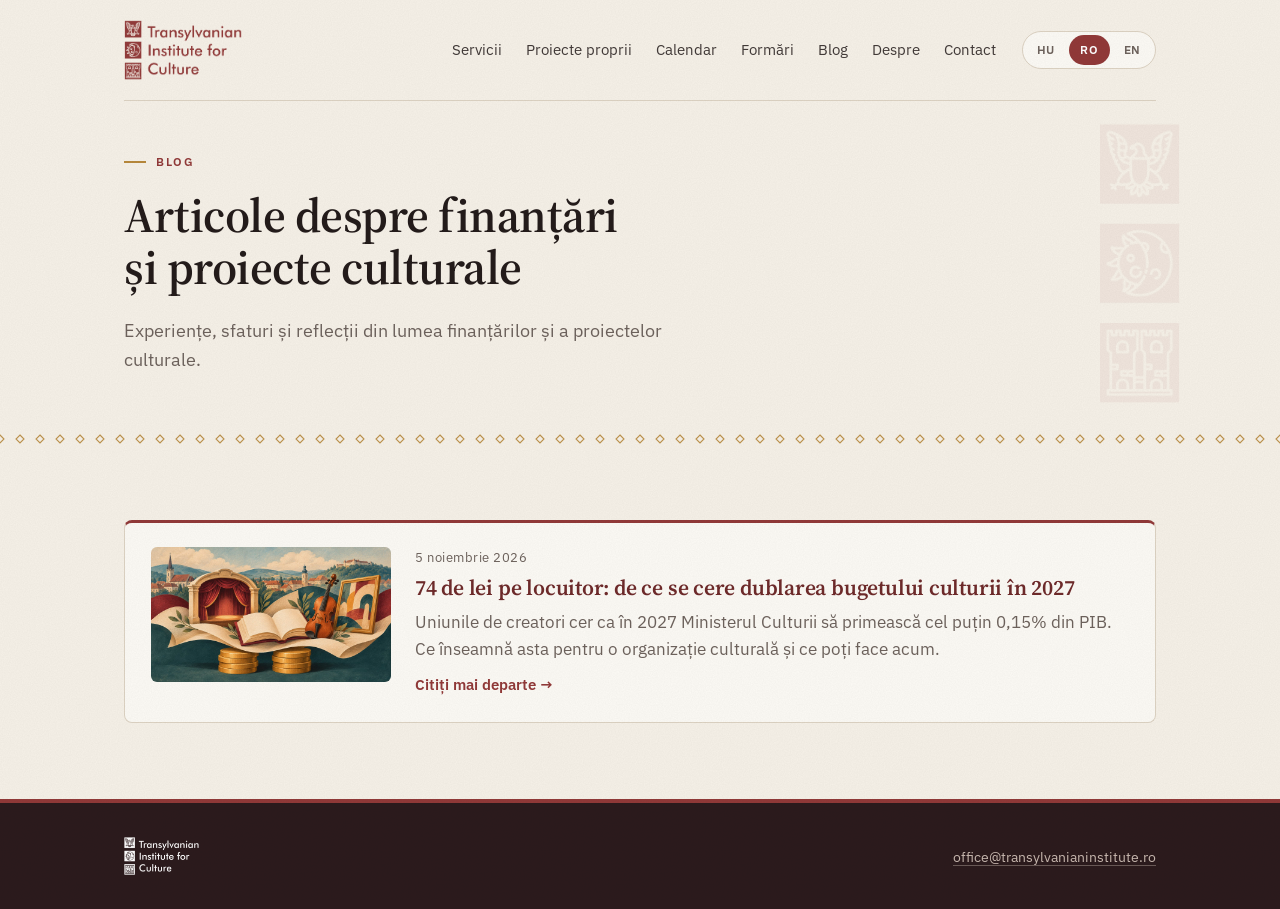
==== commit 74f45652: "Képzések és webináriumok oldal (events.html), megosztás gombok a kiírásokhoz és eseményekhez, RCH el" ====
--- a/blog.html
+++ b/blog.html
@@ -36,6 +36,7 @@
           <a href="/index.html#szolgaltatasok">Szolgáltatások</a>
           <a href="/index.html#sajat-projektek">Saját projektek</a>
           <a href="/calendar.html">Pályázati naptár</a>
+          <a href="/events.html">Képzések</a>
           <a href="/blog.html" aria-current="page">Blog</a>
           <a href="/index.html#rolunk">Rólunk</a>
           <a href="/index.html#kapcsolat">Kapcsolat</a>
@@ -89,6 +90,7 @@
           <a href="/index.html#servicii">Servicii</a>
           <a href="/index.html#proiecte-proprii">Proiecte proprii</a>
           <a href="/calendar.html">Calendar</a>
+          <a href="/events.html">Formări</a>
           <a href="/blog.html" aria-current="page">Blog</a>
           <a href="/index.html#despre">Despre</a>
           <a href="/index.html#contact">Contact</a>
@@ -142,6 +144,7 @@
           <a href="/index.html#services">Services</a>
           <a href="/index.html#own-projects">Own projects</a>
           <a href="/calendar.html">Funding calendar</a>
+          <a href="/events.html">Training</a>
           <a href="/blog.html" aria-current="page">Blog</a>
           <a href="/index.html#about">About</a>
           <a href="/index.html#contact-en">Contact</a>
--- a/assets/site.css
+++ b/assets/site.css
@@ -266,3 +266,18 @@
 .post-figure{margin:0 0 34px;max-width:880px}
 .post-figure img{width:100%;height:auto;border-radius:8px;display:block}
 @media (max-width:640px){.post-card.has-thumb{grid-template-columns:1fr}.post-card.has-thumb>*:not(.post-thumb){grid-column:1}.post-thumb{grid-row:auto}}
+/* ---------- v4: megosztás, események ---------- */
+.share{grid-column:1 / -1;display:flex;flex-wrap:wrap;align-items:center;gap:6px;margin-top:6px;padding-top:12px;border-top:1px dashed var(--line)}
+.share-btn{font:inherit;font-size:.8rem;line-height:1.3;padding:6px 11px;border-radius:999px;border:1px solid var(--line);background:var(--cream);color:var(--ink);text-decoration:none;cursor:pointer;transition:border-color .15s,background .15s}
+.share-btn:hover{border-color:var(--brick)}
+.share-btn:focus-visible{outline:3px solid var(--gold);outline-offset:2px}
+.share-btn.share-native{background:var(--brick);border-color:var(--brick);color:#fff}
+.share-btn.done{border-color:var(--gold);background:var(--paper-2)}
+.call.is-target{outline:3px solid var(--gold);outline-offset:4px}
+.btn-sm{padding:9px 16px;font-size:.9rem}
+.event-related{color:var(--brick);font-size:.9rem;font-weight:600;text-decoration:none;margin-left:10px;white-space:nowrap}
+.event-related:hover{text-decoration:underline;text-underline-offset:3px}
+.event .src{display:flex;flex-wrap:wrap;align-items:center;gap:10px}
+.event .src .event-related{margin-left:0}
+@media (prefers-reduced-motion:reduce){.share-btn{transition:none}}
+.event .src .btn-main{color:#fff;text-decoration:none}
